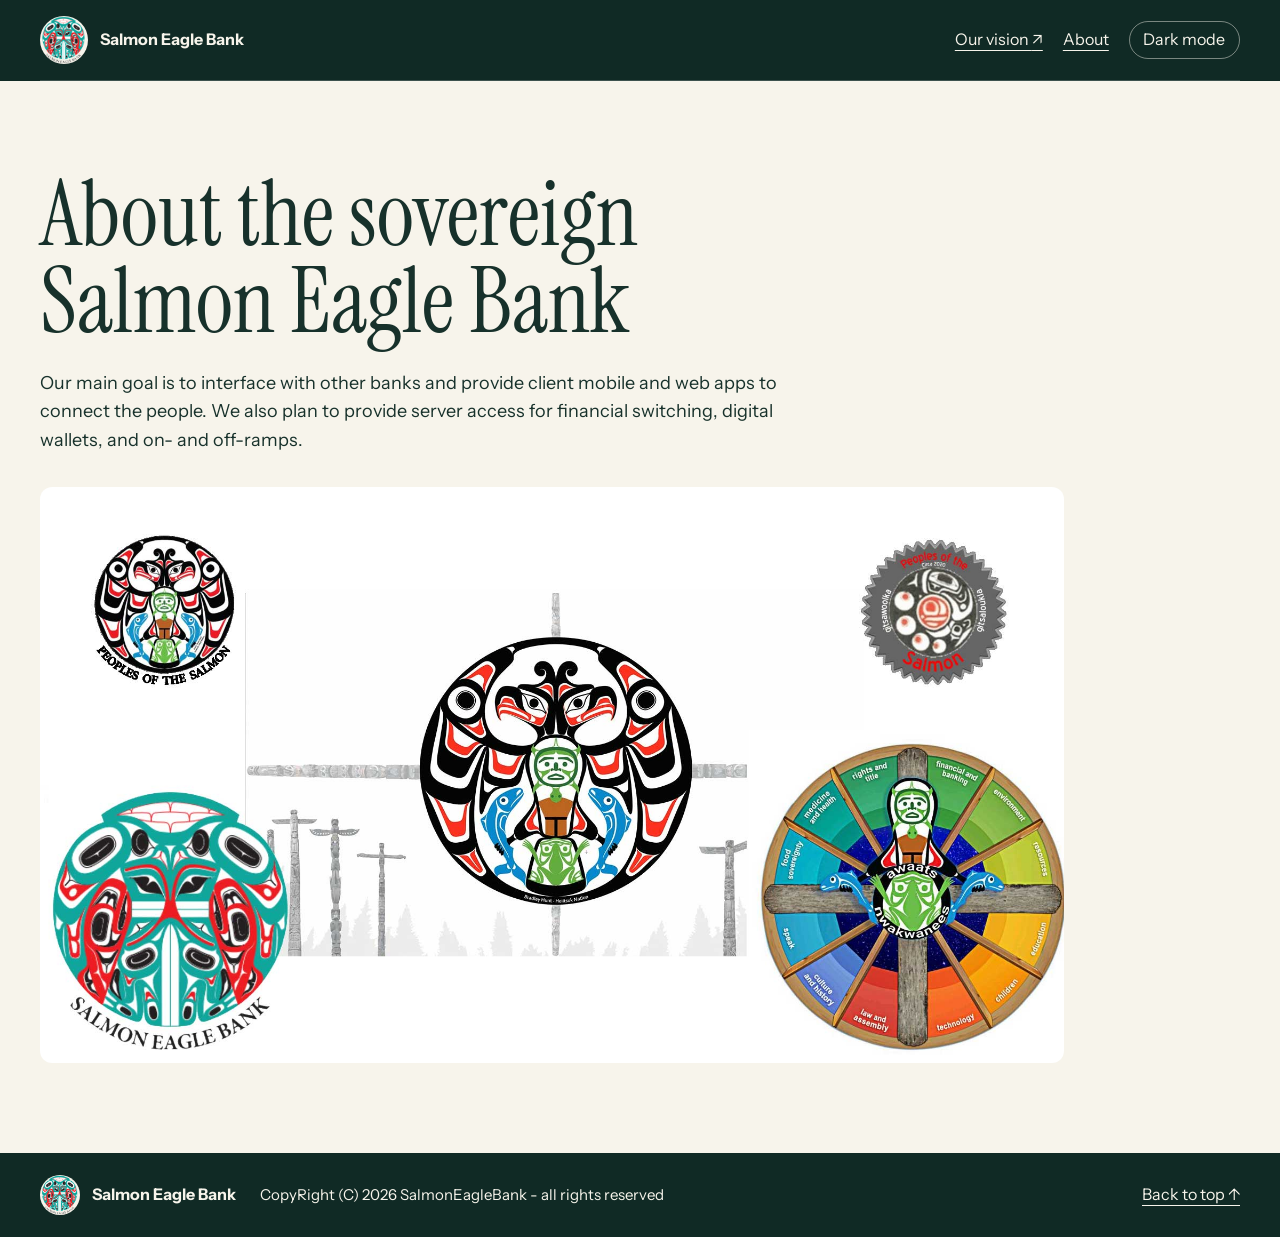
==== About.html @ a9b48388 "Fixing up site to be about SalmonEagleBank, adding about page and logos, copyright" ====
<!doctype html>
<html lang="en">
<head>
    <meta charset="utf-8">
    <meta name="viewport" content="width=device-width, initial-scale=1">
    <meta name="description" content="Learn about the sovereign Salmon Eagle Bank and its plans for connecting people and financial institutions.">
    <title>About | Salmon Eagle Bank</title>
    <link rel="icon" type="image/png" href="assets/SalmonEagleBankLogoTrans64x64.png">
    <link rel="stylesheet" href="styles.css">
    <script src="app.js" defer></script>
</head>
<body id="top">
    <header class="site-header">
        <div class="wrap header-inner">
            <a class="brand" href="index.html">
                <img src="assets/SalmonEagleBankLogoTrans64x64.png" width="48" height="48" alt="">
                <span>Salmon Eagle Bank</span>
            </a>
            <nav aria-label="Main navigation">
                <a href="index.html#sovereignty">Our vision <span aria-hidden="true">↗</span></a>
                <a href="About.html" aria-current="page">About</a>
                <button class="theme-toggle" type="button" hidden>Dark mode</button>
            </nav>
        </div>
    </header>

    <main class="wrap about-page">
        <h1>About the sovereign Salmon Eagle Bank</h1>
        <p>Our main goal is to interface with other banks and provide client mobile and web apps to connect the people. We also plan to provide server access for financial switching, digital wallets, and on- and off-ramps.</p>
        <img src="assets/B2C_PeoplesOfTheSalmon.jpg" width="1920" height="1080" alt="Artwork and emblems of the People Of The Salmon and Salmon Eagle Bank">
    </main>

    <footer class="site-footer">
        <div class="wrap footer-inner">
            <a class="brand" href="index.html">
                <img src="assets/SalmonEagleBankLogoTrans64x64.png" width="40" height="40" alt="">
                <span>Salmon Eagle Bank</span>
            </a>
            <p class="footer-copyright">CopyRight (C) 2026 SalmonEagleBank - all rights reserved</p>
            <a href="#top">Back to top <span aria-hidden="true">↑</span></a>
        </div>
    </footer>
</body>
</html>
---- styles.css ----
@import url('https://fonts.googleapis.com/css2?family=Instrument+Sans:wght@400;500;600;700&family=Instrument+Serif&display=swap');

:root {
    color-scheme: light;
    --forest: #102a25;
    --ink: #17312b;
    --paper: #f7f4eb;
    --mint: #dce9dd;
    --salmon: #f2aa91;
    --surface: var(--paper);
    --text: var(--ink);
    --card: #e8eee4;
    --body-font: "Instrument Sans", Arial, sans-serif;
    --display-font: "Instrument Serif", Georgia, serif;
}

:root[data-theme="dark"] {
    color-scheme: dark;
    --forest: #0b211d;
    --surface: #132e28;
    --text: #f7f4eb;
    --card: #1d4037;
}

*, *::before, *::after { box-sizing: border-box; }
body { margin: 0; background: var(--surface); color: var(--text); font: 1rem/1.6 var(--body-font); }
a { color: inherit; }
a:focus-visible { outline: 2px solid currentColor; outline-offset: 5px; }
img { display: block; }
h1, h2 { margin: 0; font-family: var(--display-font); font-weight: 400; line-height: .98; }
p { margin: 0; }
.wrap { width: min(100% - 3rem, 75rem); margin-inline: auto; }

.site-header, .site-footer { background: var(--forest); color: var(--paper); }
.header-inner, .footer-inner { display: flex; flex-wrap: wrap; justify-content: space-between; align-items: center; gap: .75rem 1.5rem; padding-block: 1rem; }
.header-inner { border-bottom: 1px solid #ffffff30; }
.brand { display: inline-flex; align-items: center; gap: .75rem; font-weight: 700; text-decoration: none; }
.brand img { border-radius: 50%; background: var(--paper); }
nav a, .footer-inner > a:last-of-type { text-underline-offset: .3em; }
nav { display: flex; flex-wrap: wrap; align-items: center; gap: .65rem 1.25rem; }
.theme-toggle { padding: .35rem .85rem; border: 1px solid #f7f4eb75; border-radius: 3rem; background: transparent; color: inherit; font: inherit; cursor: pointer; }
.theme-toggle:hover, .theme-toggle:focus-visible { border-color: var(--salmon); }

.hero { background: var(--forest); color: var(--paper); }
.hero-layout { display: grid; grid-template-columns: 1.12fr 1fr; align-items: center; gap: clamp(2rem, 6vw, 7rem); padding-block: clamp(3.5rem, 8vw, 7rem); }
.status { display: flex; align-items: center; gap: .65rem; margin-bottom: 1.65rem; color: var(--salmon); font-size: .78rem; font-weight: 700; letter-spacing: .17em; text-transform: uppercase; }
.status::before { content: ""; width: .55rem; height: .55rem; border-radius: 50%; background: currentColor; }
h1 { max-width: 8ch; font-size: clamp(4rem, 8.4vw, 8rem); }
h1 span { display: block; margin-bottom: .25em; color: var(--mint); font-size: .43em; }
.hero-intro { max-width: 30ch; margin-block: 1.6rem 1.9rem; color: var(--mint); font-size: clamp(1.125rem, 2vw, 1.35rem); }
.button { display: inline-flex; align-items: center; gap: 1.25rem; padding: .75rem 1.1rem; border-radius: 3rem; background: var(--salmon); color: var(--forest); font-weight: 700; text-decoration: none; }
.button:hover { background: var(--paper); }
.button:focus-visible { outline-color: var(--paper); }
.hero-art {
    display: grid;
    place-items: center;
    aspect-ratio: 1;
    border: 1px solid #f7f4eb40;
    border-radius: 50%;
    background: repeating-radial-gradient(circle, transparent 0 24px, #f7f4eb19 25px 26px);
}
.emblem { position: relative; width: 74%; aspect-ratio: 1; overflow: hidden; border-radius: 50%; background: white; }
.emblem img { position: absolute; width: 360%; max-width: none; height: auto; left: -131%; top: -47%; }

.vision { padding-block: clamp(3.5rem, 7vw, 6.5rem); }
.vision-intro { display: grid; grid-template-columns: 1.15fr 1fr; align-items: end; gap: 1.5rem 4rem; margin-bottom: 2.75rem; }
h2 { max-width: 16ch; font-size: clamp(2.85rem, 6vw, 5.5rem); }
.vision-intro p { max-width: 45ch; font-size: 1.125rem; }
.pillars { display: grid; grid-template-columns: repeat(3, 1fr); gap: 1rem; margin: 0; padding: 0; list-style: none; }
.pillars li { padding: clamp(1.25rem, 3vw, 2rem); border-top: 3px solid #36766a; background: var(--card); }
.feature-mark { display: grid; place-items: center; width: 2.5rem; aspect-ratio: 1; border: 1px solid #658277; border-radius: 50%; font-size: 1.4rem; line-height: 1; }
.pillars h3 { margin: 1.05rem 0 .35rem; font-size: 1.15rem; line-height: 1.25; }
.footer-inner { padding-block: 1.4rem; }
.footer-copyright { margin-right: auto; font-size: 15px; }
.about-page { padding-block: clamp(3.5rem, 7vw, 6.5rem); }
.about-page h1 { max-width: 17ch; font-size: clamp(3rem, 7vw, 6rem); }
.about-page p { max-width: 64ch; margin-block: 1.4rem 2rem; font-size: 1.125rem; }
.about-page img { width: min(100%, 64rem); height: auto; border-radius: .75rem; }

@media (max-width: 46rem) {
    .hero-layout, .vision-intro, .pillars { grid-template-columns: 1fr; }
    .hero-art { width: min(100%, 24rem); justify-self: center; }
}

@media (max-width: 24rem) {
    .wrap { width: calc(100% - 2rem); }
    h1 { font-size: clamp(3rem, 15vw, 4rem); }
}
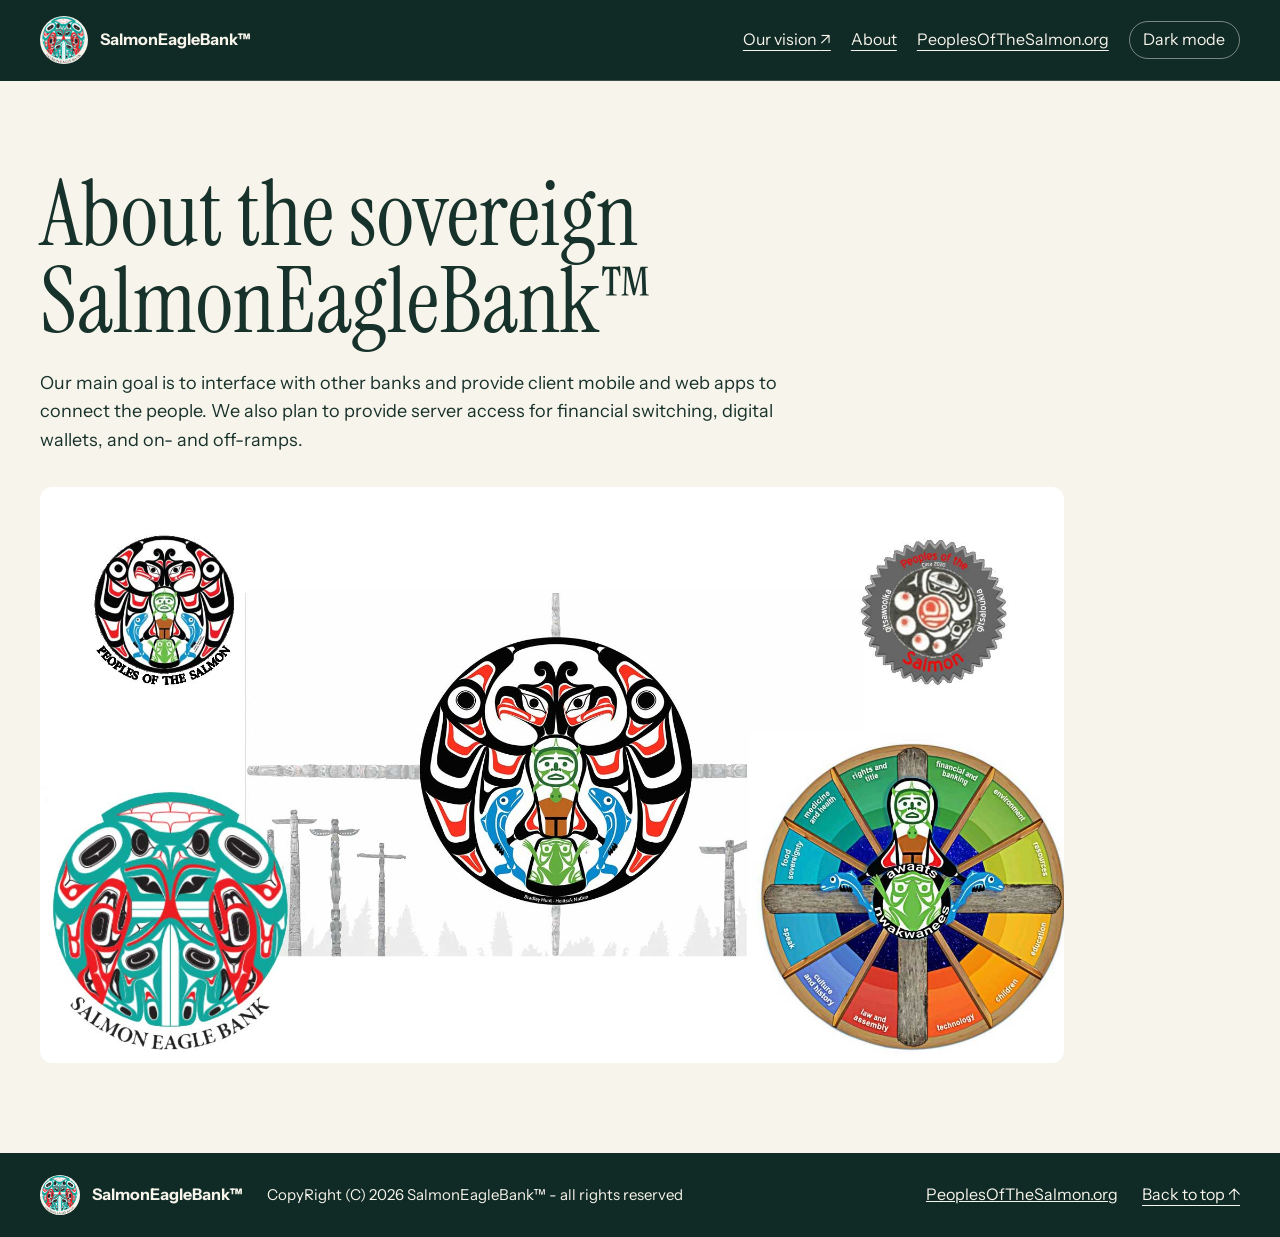
==== commit 7e9aae11: "spruced up with salmon span and transparent logo, contact form, poeplesofthe salmon.org link" ====
--- a/About.html
+++ b/About.html
@@ -3,8 +3,8 @@
 <head>
     <meta charset="utf-8">
     <meta name="viewport" content="width=device-width, initial-scale=1">
-    <meta name="description" content="Learn about the sovereign Salmon Eagle Bank and its plans for connecting people and financial institutions.">
-    <title>About | Salmon Eagle Bank</title>
+    <meta name="description" content="Learn about the sovereign SalmonEagleBank and its plans for connecting people and financial institutions.">
+    <title>About | SalmonEagleBank</title>
     <link rel="icon" type="image/png" href="assets/SalmonEagleBankLogoTrans64x64.png">
     <link rel="stylesheet" href="styles.css">
     <script src="app.js" defer></script>
@@ -14,29 +14,31 @@
         <div class="wrap header-inner">
             <a class="brand" href="index.html">
                 <img src="assets/SalmonEagleBankLogoTrans64x64.png" width="48" height="48" alt="">
-                <span>Salmon Eagle Bank</span>
+                <span>SalmonEagleBank&trade;</span>
             </a>
             <nav aria-label="Main navigation">
                 <a href="index.html#sovereignty">Our vision <span aria-hidden="true">↗</span></a>
                 <a href="About.html" aria-current="page">About</a>
+                <a href="https://peoplesofthesalmon.org/">PeoplesOfTheSalmon.org</a>
                 <button class="theme-toggle" type="button" hidden>Dark mode</button>
             </nav>
         </div>
     </header>
 
     <main class="wrap about-page">
-        <h1>About the sovereign Salmon Eagle Bank</h1>
+        <h1>About the sovereign SalmonEagleBank&trade;</h1>
         <p>Our main goal is to interface with other banks and provide client mobile and web apps to connect the people. We also plan to provide server access for financial switching, digital wallets, and on- and off-ramps.</p>
-        <img src="assets/B2C_PeoplesOfTheSalmon.jpg" width="1920" height="1080" alt="Artwork and emblems of the People Of The Salmon and Salmon Eagle Bank">
+        <img src="assets/B2C_PeoplesOfTheSalmon.jpg" width="1920" height="1080" alt="Artwork and emblems of the People Of The Salmon and SalmonEagleBank">
     </main>
 
     <footer class="site-footer">
         <div class="wrap footer-inner">
             <a class="brand" href="index.html">
                 <img src="assets/SalmonEagleBankLogoTrans64x64.png" width="40" height="40" alt="">
-                <span>Salmon Eagle Bank</span>
+                <span>SalmonEagleBank&trade;</span>
             </a>
-            <p class="footer-copyright">CopyRight (C) 2026 SalmonEagleBank - all rights reserved</p>
+            <p class="footer-copyright">CopyRight (C) 2026 SalmonEagleBank&trade; - all rights reserved</p>
+            <a href="https://peoplesofthesalmon.org/">PeoplesOfTheSalmon.org</a>
             <a href="#top">Back to top <span aria-hidden="true">↑</span></a>
         </div>
     </footer>
--- a/styles.css
+++ b/styles.css
@@ -41,26 +41,23 @@
 .theme-toggle { padding: .35rem .85rem; border: 1px solid #f7f4eb75; border-radius: 3rem; background: transparent; color: inherit; font: inherit; cursor: pointer; }
 .theme-toggle:hover, .theme-toggle:focus-visible { border-color: var(--salmon); }
 
-.hero { background: var(--forest); color: var(--paper); }
-.hero-layout { display: grid; grid-template-columns: 1.12fr 1fr; align-items: center; gap: clamp(2rem, 6vw, 7rem); padding-block: clamp(3.5rem, 8vw, 7rem); }
+.hero {
+    background: var(--forest);
+    background-image: linear-gradient(90deg, #0b211df5 0%, #0b211ddb 32%, #0b211d20 70%), url("assets/salmon-run.png");
+    background-position: center 44%;
+    background-size: cover;
+    color: var(--paper);
+}
+.hero-layout { display: grid; grid-template-columns: 1fr 1fr; align-items: center; gap: 1.5rem; padding-block: clamp(3.5rem, 8vw, 7rem); }
+.hero-logo { width: clamp(9rem, 20vw, 17rem); height: auto; justify-self: end; filter: drop-shadow(0 .3rem .75rem #0b211d99); }
 .status { display: flex; align-items: center; gap: .65rem; margin-bottom: 1.65rem; color: var(--salmon); font-size: .78rem; font-weight: 700; letter-spacing: .17em; text-transform: uppercase; }
 .status::before { content: ""; width: .55rem; height: .55rem; border-radius: 50%; background: currentColor; }
-h1 { max-width: 8ch; font-size: clamp(4rem, 8.4vw, 8rem); }
+h1 { font-size: clamp(2.35rem, 5.5vw, 6rem); overflow-wrap: anywhere; }
 h1 span { display: block; margin-bottom: .25em; color: var(--mint); font-size: .43em; }
 .hero-intro { max-width: 30ch; margin-block: 1.6rem 1.9rem; color: var(--mint); font-size: clamp(1.125rem, 2vw, 1.35rem); }
 .button { display: inline-flex; align-items: center; gap: 1.25rem; padding: .75rem 1.1rem; border-radius: 3rem; background: var(--salmon); color: var(--forest); font-weight: 700; text-decoration: none; }
 .button:hover { background: var(--paper); }
 .button:focus-visible { outline-color: var(--paper); }
-.hero-art {
-    display: grid;
-    place-items: center;
-    aspect-ratio: 1;
-    border: 1px solid #f7f4eb40;
-    border-radius: 50%;
-    background: repeating-radial-gradient(circle, transparent 0 24px, #f7f4eb19 25px 26px);
-}
-.emblem { position: relative; width: 74%; aspect-ratio: 1; overflow: hidden; border-radius: 50%; background: white; }
-.emblem img { position: absolute; width: 360%; max-width: none; height: auto; left: -131%; top: -47%; }
 
 .vision { padding-block: clamp(3.5rem, 7vw, 6.5rem); }
 .vision-intro { display: grid; grid-template-columns: 1.15fr 1fr; align-items: end; gap: 1.5rem 4rem; margin-bottom: 2.75rem; }
@@ -72,17 +69,39 @@
 .pillars h3 { margin: 1.05rem 0 .35rem; font-size: 1.15rem; line-height: 1.25; }
 .footer-inner { padding-block: 1.4rem; }
 .footer-copyright { margin-right: auto; font-size: 15px; }
+.contact { border-top: 1px solid #658277; padding-block: clamp(3rem, 6vw, 5rem); }
+.contact form { display: grid; gap: 1rem; max-width: 38rem; margin-top: 1.5rem; }
+.contact label { display: grid; gap: .25rem; font-weight: 600; }
+.contact input, .contact textarea {
+    width: 100%;
+    padding: .6rem .75rem;
+    border: 1px solid #658277;
+    border-radius: .35rem;
+    background: var(--card);
+    color: var(--text);
+    font: inherit;
+    font-weight: 400;
+}
+.contact textarea { resize: vertical; }
+.contact button { justify-self: start; border: 1px solid var(--ink); font: inherit; font-weight: 700; cursor: pointer; }
+.contact button:focus-visible { outline-color: var(--text); }
 .about-page { padding-block: clamp(3.5rem, 7vw, 6.5rem); }
 .about-page h1 { max-width: 17ch; font-size: clamp(3rem, 7vw, 6rem); }
 .about-page p { max-width: 64ch; margin-block: 1.4rem 2rem; font-size: 1.125rem; }
 .about-page img { width: min(100%, 64rem); height: auto; border-radius: .75rem; }
 
 @media (max-width: 46rem) {
-    .hero-layout, .vision-intro, .pillars { grid-template-columns: 1fr; }
-    .hero-art { width: min(100%, 24rem); justify-self: center; }
+    .hero {
+        background-image: linear-gradient(#0b211d40, #0b211ddf 43%, #0b211df5 83%), url("assets/salmon-run.png");
+        background-position: 65% center;
+    }
+    .hero-layout { grid-template-columns: 1fr; }
+    .hero-logo { grid-row: 1; justify-self: start; }
+    .hero-copy { text-shadow: 0 1px 8px #0b211d; }
+    .hero-copy .button { text-shadow: none; }
+    .vision-intro, .pillars { grid-template-columns: 1fr; }
 }
 
 @media (max-width: 24rem) {
     .wrap { width: calc(100% - 2rem); }
-    h1 { font-size: clamp(3rem, 15vw, 4rem); }
 }
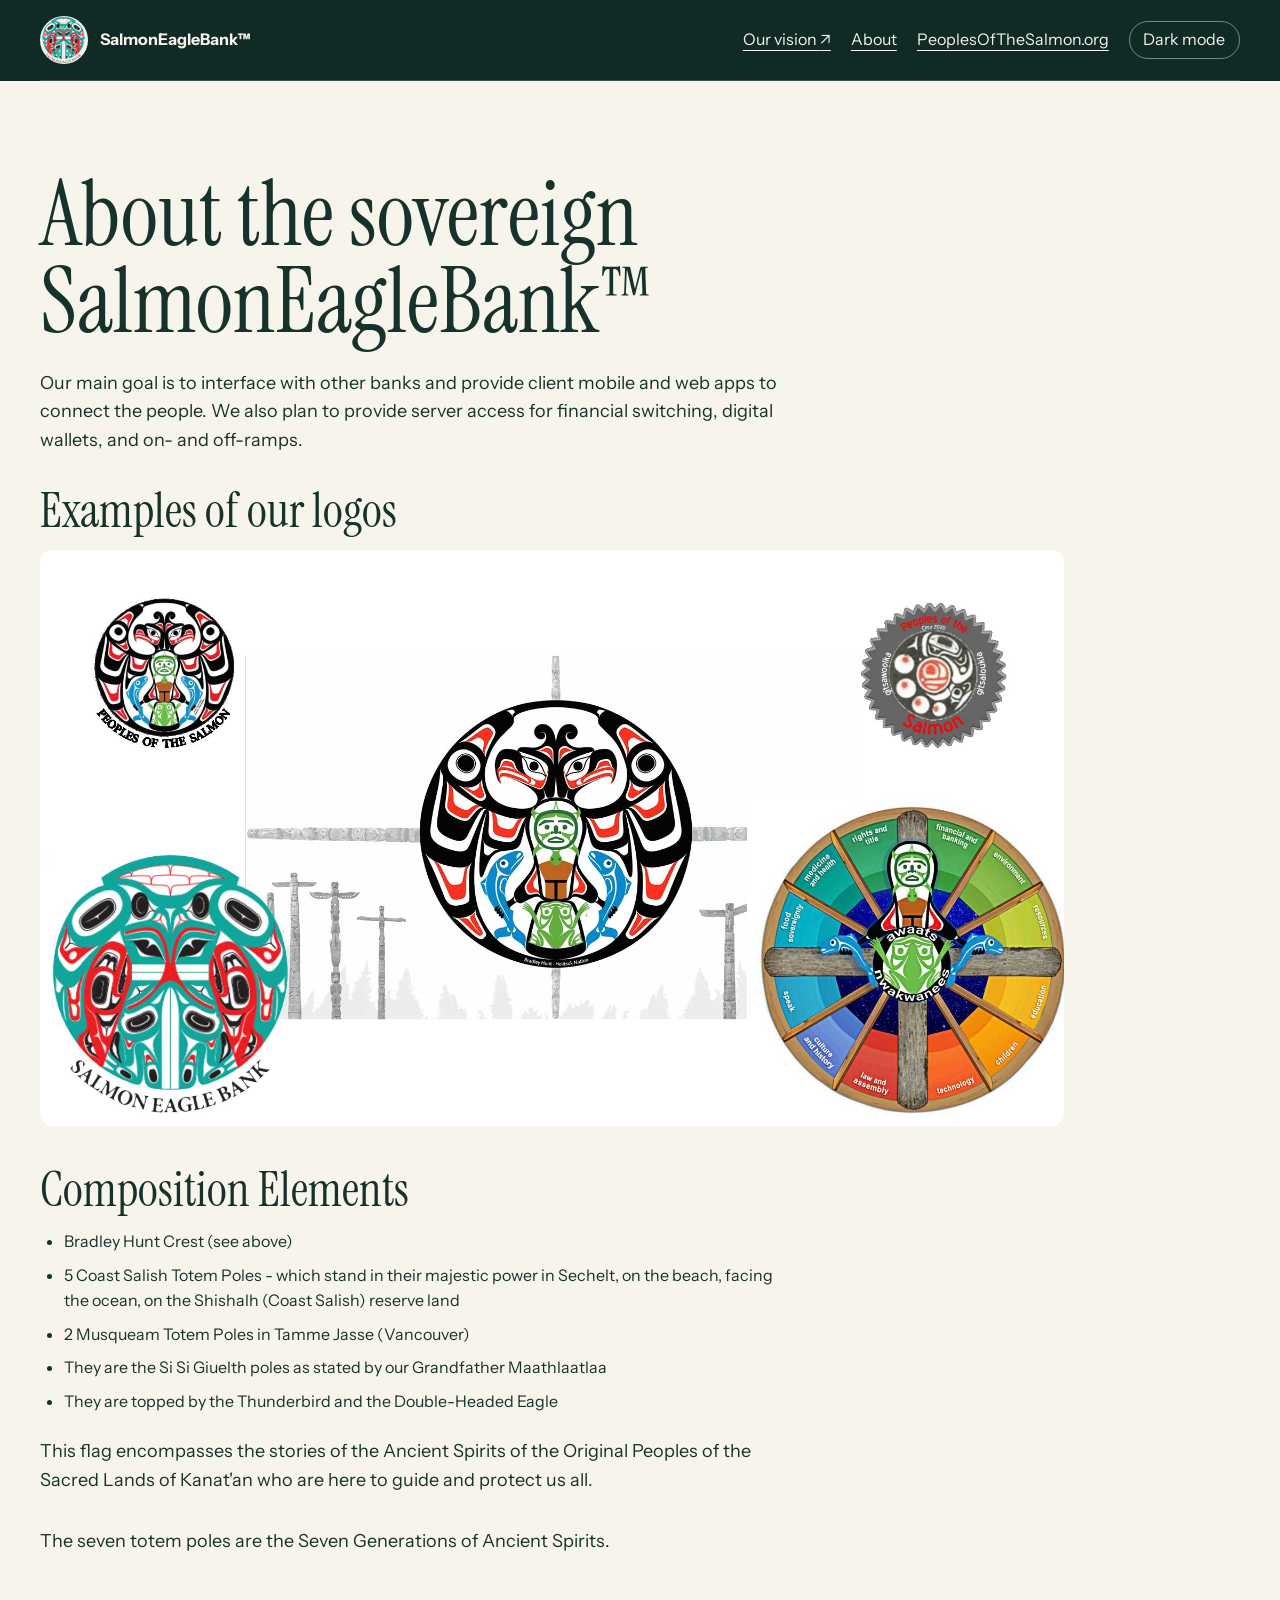
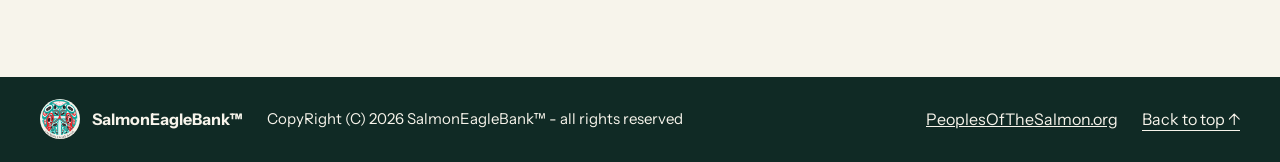
==== commit fd5ebb1d: "Fixing up about page" ====
--- a/About.html
+++ b/About.html
@@ -28,7 +28,20 @@
     <main class="wrap about-page">
         <h1>About the sovereign SalmonEagleBank&trade;</h1>
         <p>Our main goal is to interface with other banks and provide client mobile and web apps to connect the people. We also plan to provide server access for financial switching, digital wallets, and on- and off-ramps.</p>
+        <h2 class="logo-examples-heading">Examples of our logos</h2>
         <img src="assets/B2C_PeoplesOfTheSalmon.jpg" width="1920" height="1080" alt="Artwork and emblems of the People Of The Salmon and SalmonEagleBank">
+        <section class="composition" aria-labelledby="composition-heading">
+            <h2 id="composition-heading">Composition Elements</h2>
+            <ul>
+                <li>Bradley Hunt Crest (see above)</li>
+                <li>5 Coast Salish Totem Poles - which stand in their majestic power in Sechelt, on the beach, facing the ocean, on the Shishalh (Coast Salish) reserve land</li>
+                <li>2 Musqueam Totem Poles in Tamme Jasse (Vancouver)</li>
+                <li>They are the Si Si Giuelth poles as stated by our Grandfather Maathlaatlaa</li>
+                <li>They are topped by the Thunderbird and the Double-Headed Eagle</li>
+            </ul>
+            <p>This flag encompasses the stories of the Ancient Spirits of the Original Peoples of the Sacred Lands of Kanat'an who are here to guide and protect us all.</p>
+            <p>The seven totem poles are the Seven Generations of Ancient Spirits.</p>
+        </section>
     </main>
 
     <footer class="site-footer">
--- a/styles.css
+++ b/styles.css
@@ -89,6 +89,11 @@
 .about-page h1 { max-width: 17ch; font-size: clamp(3rem, 7vw, 6rem); }
 .about-page p { max-width: 64ch; margin-block: 1.4rem 2rem; font-size: 1.125rem; }
 .about-page img { width: min(100%, 64rem); height: auto; border-radius: .75rem; }
+.composition { max-width: 68ch; margin-top: 2.5rem; }
+.composition ul { padding-inline-start: 1.5rem; }
+.composition li + li { margin-top: .5rem; }
+.composition h2, .logo-examples-heading { max-width: none; font-size: clamp(2rem, 4vw, 3rem); }
+.logo-examples-heading { margin-bottom: 1rem; }
 
 @media (max-width: 46rem) {
     .hero {
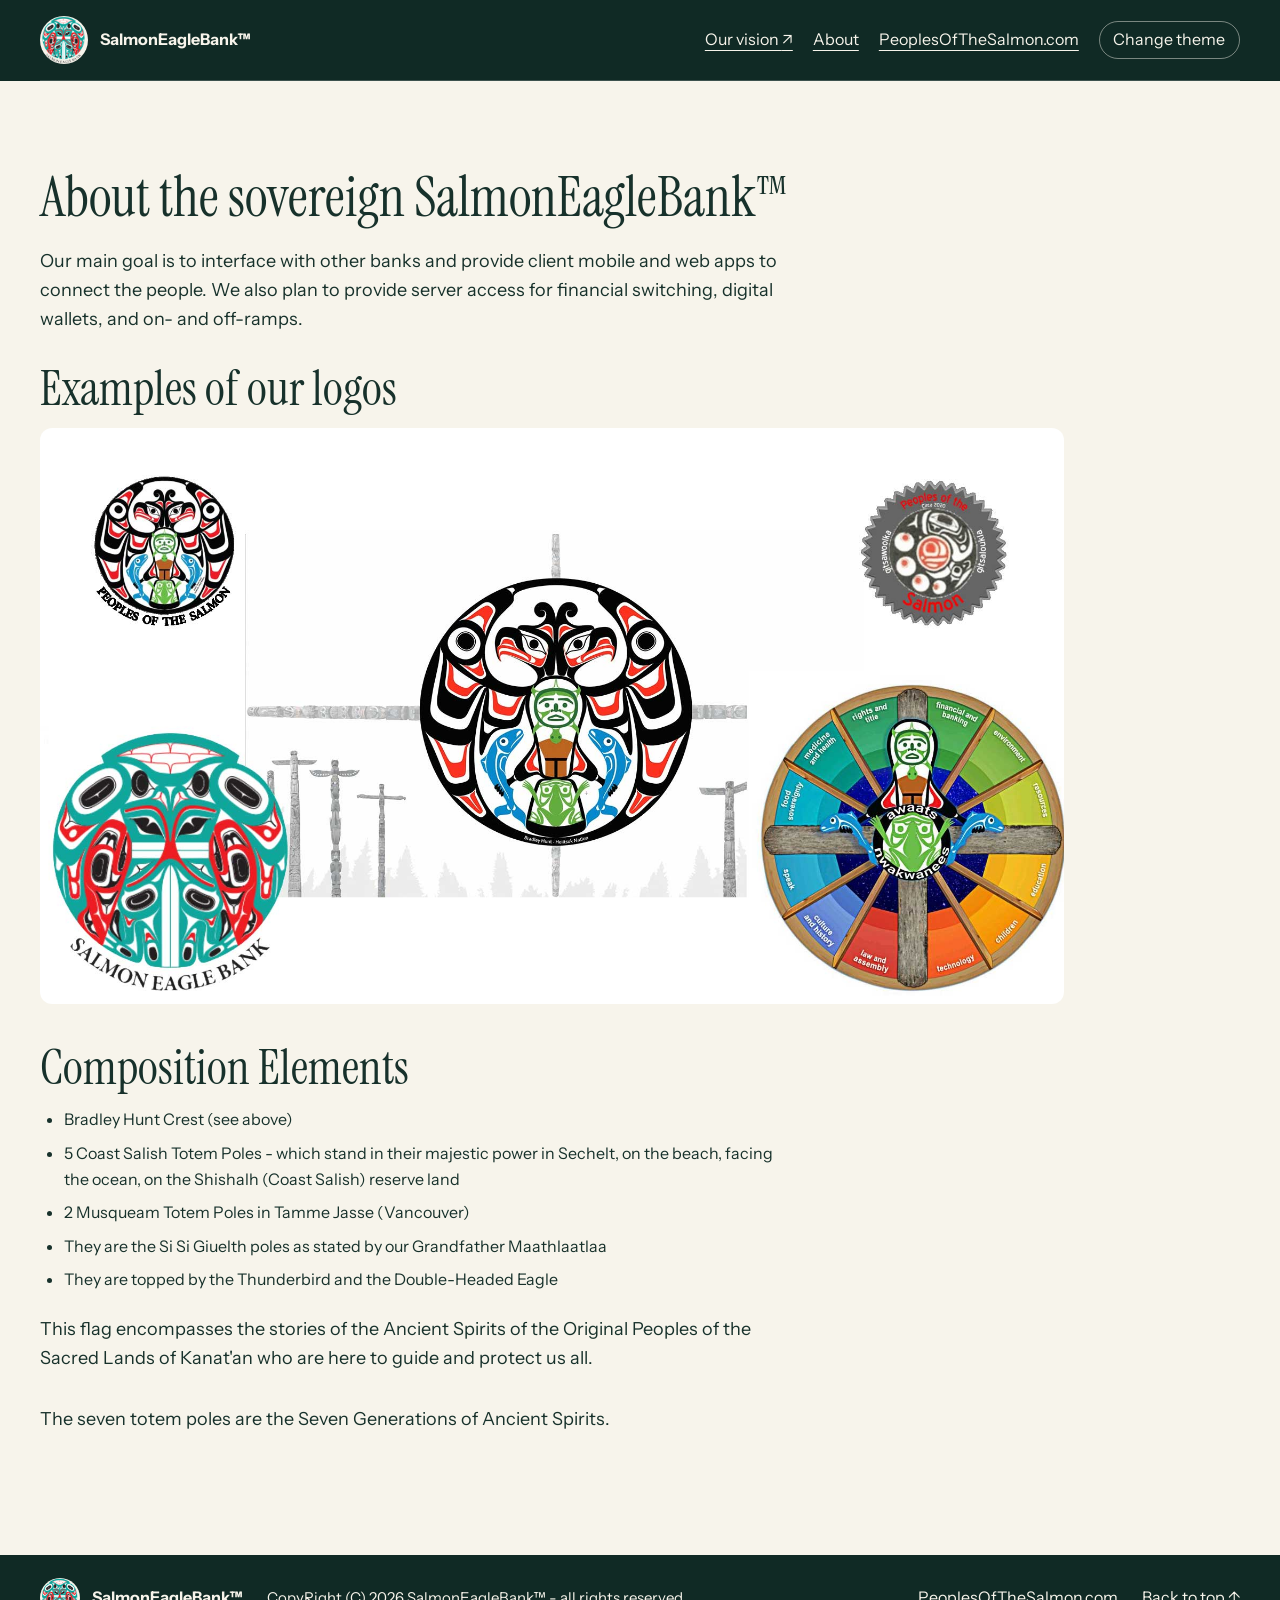
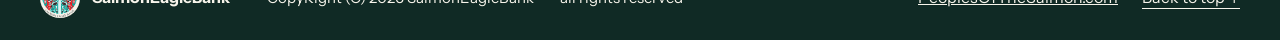
==== commit a10b6146: "minor changes for cosmetics" ====
--- a/About.html
+++ b/About.html
@@ -19,8 +19,8 @@
             <nav aria-label="Main navigation">
                 <a href="index.html#sovereignty">Our vision <span aria-hidden="true">↗</span></a>
                 <a href="About.html" aria-current="page">About</a>
-                <a href="https://peoplesofthesalmon.org/">PeoplesOfTheSalmon.org</a>
-                <button class="theme-toggle" type="button" hidden>Dark mode</button>
+                <a href="https://PeoplesOfTheSalmon.com/">PeoplesOfTheSalmon.com</a>
+                <button class="theme-toggle" type="button" hidden>Change theme</button>
             </nav>
         </div>
     </header>
@@ -51,7 +51,7 @@
                 <span>SalmonEagleBank&trade;</span>
             </a>
             <p class="footer-copyright">CopyRight (C) 2026 SalmonEagleBank&trade; - all rights reserved</p>
-            <a href="https://peoplesofthesalmon.org/">PeoplesOfTheSalmon.org</a>
+            <a href="https://PeoplesOfTheSalmon.com/">PeoplesOfTheSalmon.com</a>
             <a href="#top">Back to top <span aria-hidden="true">↑</span></a>
         </div>
     </footer>
--- a/styles.css
+++ b/styles.css
@@ -86,7 +86,7 @@
 .contact button { justify-self: start; border: 1px solid var(--ink); font: inherit; font-weight: 700; cursor: pointer; }
 .contact button:focus-visible { outline-color: var(--text); }
 .about-page { padding-block: clamp(3.5rem, 7vw, 6.5rem); }
-.about-page h1 { max-width: 17ch; font-size: clamp(3rem, 7vw, 6rem); }
+.about-page h1 { font-size: min(4.3vw, 4.75rem); white-space: nowrap; }
 .about-page p { max-width: 64ch; margin-block: 1.4rem 2rem; font-size: 1.125rem; }
 .about-page img { width: min(100%, 64rem); height: auto; border-radius: .75rem; }
 .composition { max-width: 68ch; margin-top: 2.5rem; }
